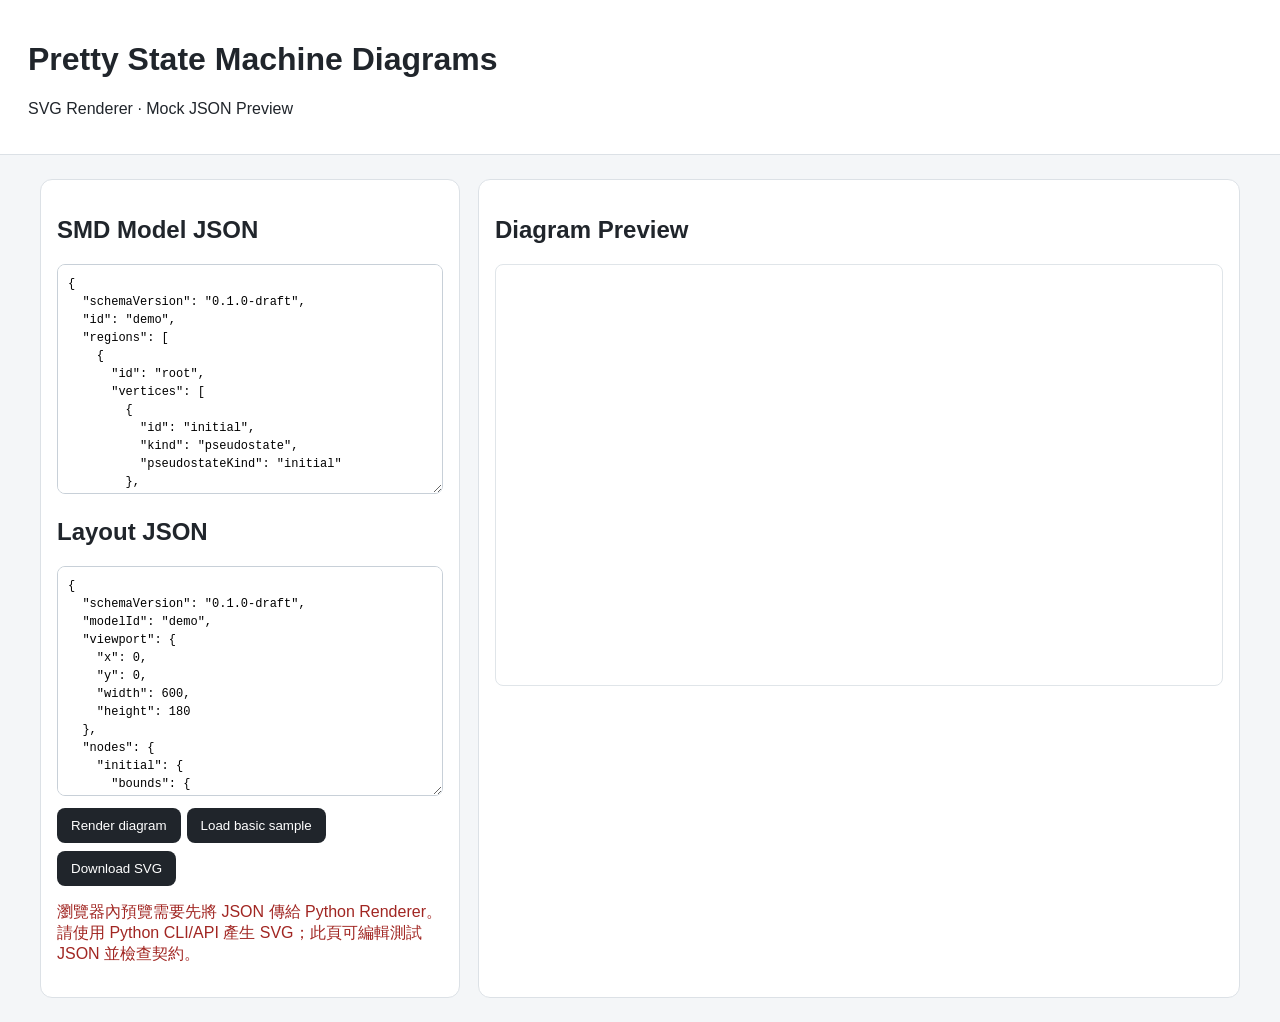
==== demo/index.html @ 26d6c28b "Add SVG renderer tests and demo shell" ====
<!doctype html>
<html lang="zh-Hant">
<head>
<meta charset="utf-8">
<meta name="viewport" content="width=device-width,initial-scale=1">
<title>Pretty State Machine Diagrams · Renderer Preview</title>
<style>
:root{font-family:Inter,"Segoe UI","Noto Sans TC",sans-serif;color:#20252b;background:#f4f6f8}
body{margin:0}header{padding:20px 28px;background:#fff;border-bottom:1px solid #dce1e6}
main{max-width:1200px;margin:24px auto;padding:0 20px;display:grid;grid-template-columns:minmax(280px,420px) 1fr;gap:18px}
section{background:white;border:1px solid #dce1e6;border-radius:12px;padding:16px;min-width:0}
textarea{box-sizing:border-box;width:100%;min-height:230px;font:12px/1.5 ui-monospace,monospace;border:1px solid #c8d0d8;border-radius:8px;padding:10px}
button{border:0;border-radius:8px;background:#20252b;color:white;padding:10px 14px;cursor:pointer;margin:8px 6px 0 0}
#preview{min-height:420px;overflow:auto;border:1px solid #e0e5e9;border-radius:8px;background:white}
#preview svg{display:block;max-width:100%;height:auto}
#error{color:#a12622;white-space:pre-wrap}
@media(max-width:800px){main{grid-template-columns:1fr}}
</style></head>
<body>
<header><h1>Pretty State Machine Diagrams</h1><p>SVG Renderer · Mock JSON Preview</p></header>
<main>
<section><h2>SMD Model JSON</h2><textarea id="model" spellcheck="false"></textarea><h2>Layout JSON</h2><textarea id="layout" spellcheck="false"></textarea>
<button id="render">Render diagram</button><button id="sample">Load basic sample</button><button id="download">Download SVG</button><p id="error" role="alert"></p></section>
<section><h2>Diagram Preview</h2><div id="preview" aria-live="polite"></div></section>
</main>
<script>
const modelInput=document.querySelector("#model"),layoutInput=document.querySelector("#layout"),preview=document.querySelector("#preview"),error=document.querySelector("#error");
let currentSvg="";
function sample(){
 modelInput.value=JSON.stringify({"schemaVersion":"0.1.0-draft","id":"demo","regions":[{"id":"root","vertices":[{"id":"initial","kind":"pseudostate","pseudostateKind":"initial"},{"id":"idle","kind":"state","displayName":"待機"},{"id":"active","kind":"state","displayName":"執行中","behaviors":{"entry":["start()"],"do":["work()"],"exit":["stop()"]}},{"id":"final","kind":"final"}],"transitions":[{"id":"start","sourceId":"initial","targetId":"idle"},{"id":"run","sourceId":"idle","targetId":"active","triggers":["start"],"guard":"ready == true","effect":"begin()"},{"id":"finish","sourceId":"active","targetId":"final","triggers":["done"]}]}]},null,2);
 layoutInput.value=JSON.stringify({"schemaVersion":"0.1.0-draft","modelId":"demo","viewport":{"x":0,"y":0,"width":600,"height":180},"nodes":{"initial":{"bounds":{"x":35,"y":79,"width":12,"height":12}},"idle":{"bounds":{"x":100,"y":65,"width":100,"height":42}},"active":{"bounds":{"x":315,"y":55,"width":150,"height":62}},"final":{"bounds":{"x":535,"y":77,"width":16,"height":16}}},"regions":{"root":{"bounds":{"x":12,"y":12,"width":576,"height":156}}},"edges":{"start":{"points":[{"x":47,"y":85},{"x":100,"y":86}]},"run":{"points":[{"x":200,"y":86},{"x":315,"y":86}],"labelBounds":{"x":205,"y":40,"width":105,"height":30}},"finish":{"points":[{"x":465,"y":86},{"x":535,"y":85}],"labelBounds":{"x":478,"y":60,"width":52,"height":18}}}},null,2);
}
function draw(){
 try{
 const m=JSON.parse(modelInput.value),l=JSON.parse(layoutInput.value);
 if(m.schemaVersion!==l.schemaVersion||m.id!==l.modelId)throw Error("Model / Layout 版本或 modelId 不一致。");
 const vertexIds=[],regionIds=[],edges=[];
 function visit(r){regionIds.push(r.id);r.vertices.forEach(v=>{vertexIds.push(v.id);if(v.kind==="composite")v.regions.forEach(visit)});r.transitions.forEach(e=>edges.push(e.id))}
 m.regions.forEach(visit);
 for(const [key,ids] of [["nodes",vertexIds],["regions",regionIds],["edges",edges]]){const actual=Object.keys(l[key]||{});if(ids.some(id=>!actual.includes(id))||actual.some(id=>!ids.includes(id)))throw Error(key+" 索引與 Model 不一致。")}
 // Browser demo is a lightweight preview adapter. Production SVG output is generated by src/renderer.
 throw Error("瀏覽器內預覽需要先將 JSON 傳給 Python Renderer。請使用 Python CLI/API 產生 SVG；此頁可編輯測試 JSON 並檢查契約。");
 }catch(e){error.textContent=e.message;preview.innerHTML=""}
}
document.querySelector("#render").onclick=draw;
document.querySelector("#sample").onclick=()=>{sample();draw()};
document.querySelector("#download").onclick=()=>{if(!currentSvg)return;const a=document.createElement("a");a.href=URL.createObjectURL(new Blob([currentSvg],{type:"image/svg+xml"}));a.download="state-machine.svg";a.click();URL.revokeObjectURL(a.href)};
sample();draw();
</script></body></html>
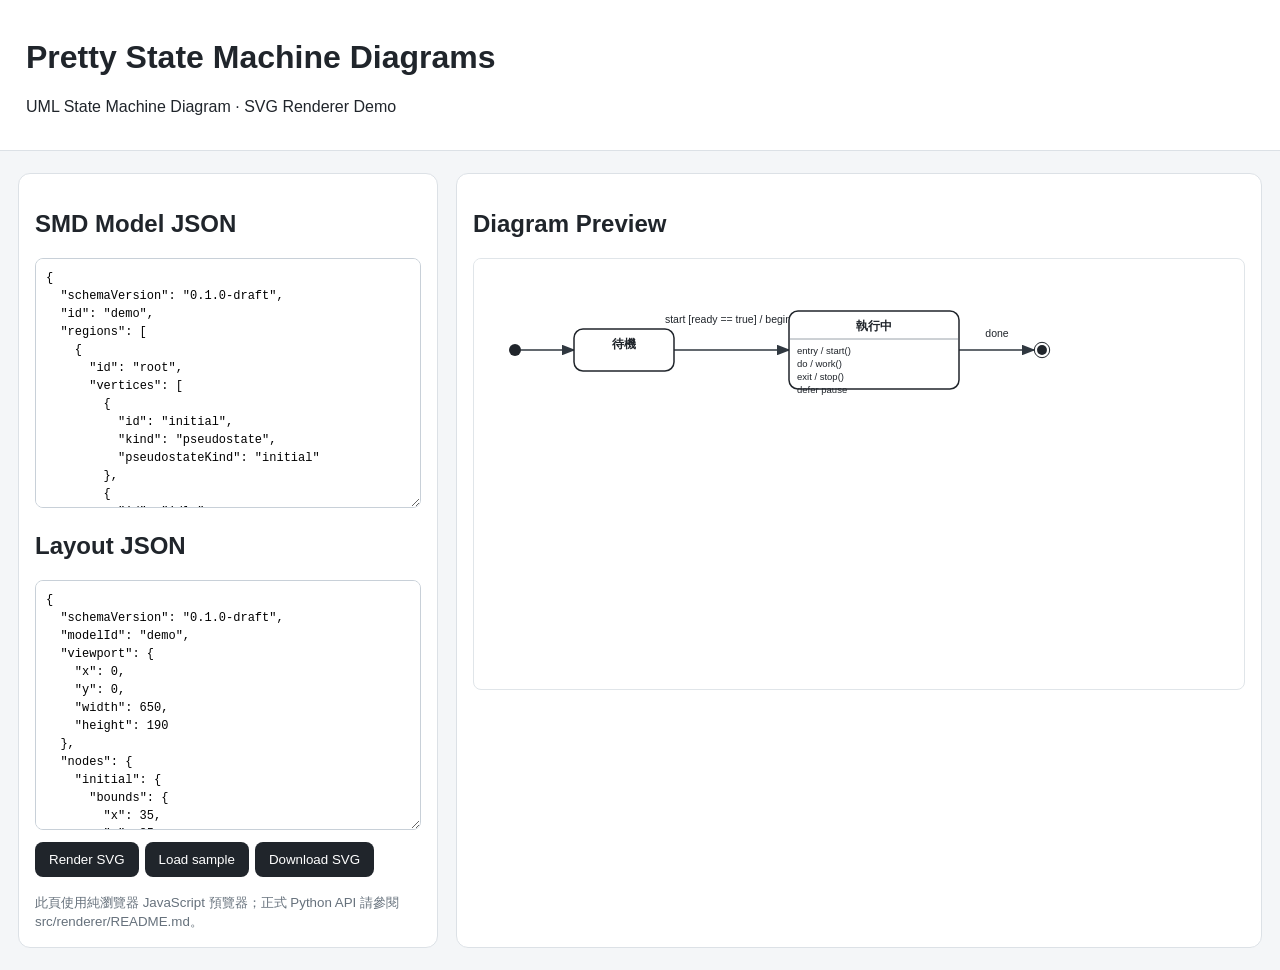
==== commit 7010f475: "Implement in-browser SVG preview and export" ====
--- a/demo/index.html
+++ b/demo/index.html
@@ -1,49 +1,89 @@
 <!doctype html>
 <html lang="zh-Hant">
 <head>
-<meta charset="utf-8">
-<meta name="viewport" content="width=device-width,initial-scale=1">
-<title>Pretty State Machine Diagrams · Renderer Preview</title>
+<meta charset="utf-8"><meta name="viewport" content="width=device-width,initial-scale=1">
+<title>Pretty State Machine Diagrams · Renderer Demo</title>
 <style>
 :root{font-family:Inter,"Segoe UI","Noto Sans TC",sans-serif;color:#20252b;background:#f4f6f8}
-body{margin:0}header{padding:20px 28px;background:#fff;border-bottom:1px solid #dce1e6}
-main{max-width:1200px;margin:24px auto;padding:0 20px;display:grid;grid-template-columns:minmax(280px,420px) 1fr;gap:18px}
-section{background:white;border:1px solid #dce1e6;border-radius:12px;padding:16px;min-width:0}
-textarea{box-sizing:border-box;width:100%;min-height:230px;font:12px/1.5 ui-monospace,monospace;border:1px solid #c8d0d8;border-radius:8px;padding:10px}
-button{border:0;border-radius:8px;background:#20252b;color:white;padding:10px 14px;cursor:pointer;margin:8px 6px 0 0}
-#preview{min-height:420px;overflow:auto;border:1px solid #e0e5e9;border-radius:8px;background:white}
+body{margin:0}header{padding:18px 26px;background:#fff;border-bottom:1px solid #dce1e6}
+main{max-width:1280px;margin:22px auto;padding:0 18px;display:grid;grid-template-columns:minmax(280px,420px) 1fr;gap:18px}
+section{background:#fff;border:1px solid #dce1e6;border-radius:12px;padding:16px;min-width:0}
+textarea{box-sizing:border-box;width:100%;min-height:250px;font:12px/1.5 ui-monospace,monospace;border:1px solid #c8d0d8;border-radius:8px;padding:10px}
+button{border:0;border-radius:8px;background:#20252b;color:#fff;padding:10px 14px;cursor:pointer;margin:8px 6px 0 0}
+#preview{min-height:430px;overflow:auto;border:1px solid #e0e5e9;border-radius:8px;background:#fff}
 #preview svg{display:block;max-width:100%;height:auto}
-#error{color:#a12622;white-space:pre-wrap}
-@media(max-width:800px){main{grid-template-columns:1fr}}
+#error{color:#a12622;white-space:pre-wrap}small{color:#66717c}
+@media(max-width:850px){main{grid-template-columns:1fr}}
 </style></head>
 <body>
-<header><h1>Pretty State Machine Diagrams</h1><p>SVG Renderer · Mock JSON Preview</p></header>
+<header><h1>Pretty State Machine Diagrams</h1><p>UML State Machine Diagram · SVG Renderer Demo</p></header>
 <main>
 <section><h2>SMD Model JSON</h2><textarea id="model" spellcheck="false"></textarea><h2>Layout JSON</h2><textarea id="layout" spellcheck="false"></textarea>
-<button id="render">Render diagram</button><button id="sample">Load basic sample</button><button id="download">Download SVG</button><p id="error" role="alert"></p></section>
+<button id="render">Render SVG</button><button id="sample">Load sample</button><button id="download">Download SVG</button><p id="error" role="alert"></p><small>此頁使用純瀏覽器 JavaScript 預覽器；正式 Python API 請參閱 src/renderer/README.md。</small></section>
 <section><h2>Diagram Preview</h2><div id="preview" aria-live="polite"></div></section>
 </main>
 <script>
-const modelInput=document.querySelector("#model"),layoutInput=document.querySelector("#layout"),preview=document.querySelector("#preview"),error=document.querySelector("#error");
+const $=s=>document.querySelector(s),modelInput=$("#model"),layoutInput=$("#layout"),preview=$("#preview"),error=$("#error");
 let currentSvg="";
+const esc=s=>String(s).replace(/[&<>"']/g,c=>({"&":"&amp;","<":"&lt;",">":"&gt;",'"':"&quot;","'":"&apos;"}[c]));
+const box=b=>[+b.x,+b.y,+b.width,+b.height];
 function sample(){
- modelInput.value=JSON.stringify({"schemaVersion":"0.1.0-draft","id":"demo","regions":[{"id":"root","vertices":[{"id":"initial","kind":"pseudostate","pseudostateKind":"initial"},{"id":"idle","kind":"state","displayName":"待機"},{"id":"active","kind":"state","displayName":"執行中","behaviors":{"entry":["start()"],"do":["work()"],"exit":["stop()"]}},{"id":"final","kind":"final"}],"transitions":[{"id":"start","sourceId":"initial","targetId":"idle"},{"id":"run","sourceId":"idle","targetId":"active","triggers":["start"],"guard":"ready == true","effect":"begin()"},{"id":"finish","sourceId":"active","targetId":"final","triggers":["done"]}]}]},null,2);
- layoutInput.value=JSON.stringify({"schemaVersion":"0.1.0-draft","modelId":"demo","viewport":{"x":0,"y":0,"width":600,"height":180},"nodes":{"initial":{"bounds":{"x":35,"y":79,"width":12,"height":12}},"idle":{"bounds":{"x":100,"y":65,"width":100,"height":42}},"active":{"bounds":{"x":315,"y":55,"width":150,"height":62}},"final":{"bounds":{"x":535,"y":77,"width":16,"height":16}}},"regions":{"root":{"bounds":{"x":12,"y":12,"width":576,"height":156}}},"edges":{"start":{"points":[{"x":47,"y":85},{"x":100,"y":86}]},"run":{"points":[{"x":200,"y":86},{"x":315,"y":86}],"labelBounds":{"x":205,"y":40,"width":105,"height":30}},"finish":{"points":[{"x":465,"y":86},{"x":535,"y":85}],"labelBounds":{"x":478,"y":60,"width":52,"height":18}}}},null,2);
+ const m={schemaVersion:"0.1.0-draft",id:"demo",regions:[{id:"root",vertices:[
+ {id:"initial",kind:"pseudostate",pseudostateKind:"initial"},
+ {id:"idle",kind:"state",displayName:"待機"},
+ {id:"active",kind:"state",displayName:"執行中",behaviors:{entry:["start()"],do:["work()"],exit:["stop()"],defer:["pause"]}},
+ {id:"final",kind:"final"}],transitions:[
+ {id:"start",sourceId:"initial",targetId:"idle"},
+ {id:"run",sourceId:"idle",targetId:"active",triggers:["start"],guard:"ready == true",effect:"begin()"},
+ {id:"finish",sourceId:"active",targetId:"final",triggers:["done"]}]}]};
+ const l={schemaVersion:m.schemaVersion,modelId:m.id,viewport:{x:0,y:0,width:650,height:190},nodes:{
+ initial:{bounds:{x:35,y:85,width:12,height:12}},idle:{bounds:{x:100,y:70,width:100,height:42}},
+ active:{bounds:{x:315,y:52,width:170,height:78}},final:{bounds:{x:560,y:83,width:16,height:16}}},
+ regions:{root:{bounds:{x:12,y:12,width:626,height:166}}},
+ edges:{start:{points:[{x:47,y:91},{x:100,y:91}]},run:{points:[{x:200,y:91},{x:315,y:91}],labelBounds:{x:205,y:45,width:105,height:30}},
+ finish:{points:[{x:485,y:91},{x:560,y:91}],labelBounds:{x:493,y:65,width:60,height:18}}}};
+ modelInput.value=JSON.stringify(m,null,2);layoutInput.value=JSON.stringify(l,null,2);
 }
-function draw(){
- try{
+function render(){
+ error.textContent="";preview.replaceChildren();
  const m=JSON.parse(modelInput.value),l=JSON.parse(layoutInput.value);
- if(m.schemaVersion!==l.schemaVersion||m.id!==l.modelId)throw Error("Model / Layout 版本或 modelId 不一致。");
- const vertexIds=[],regionIds=[],edges=[];
- function visit(r){regionIds.push(r.id);r.vertices.forEach(v=>{vertexIds.push(v.id);if(v.kind==="composite")v.regions.forEach(visit)});r.transitions.forEach(e=>edges.push(e.id))}
- m.regions.forEach(visit);
- for(const [key,ids] of [["nodes",vertexIds],["regions",regionIds],["edges",edges]]){const actual=Object.keys(l[key]||{});if(ids.some(id=>!actual.includes(id))||actual.some(id=>!ids.includes(id)))throw Error(key+" 索引與 Model 不一致。")}
- // Browser demo is a lightweight preview adapter. Production SVG output is generated by src/renderer.
- throw Error("瀏覽器內預覽需要先將 JSON 傳給 Python Renderer。請使用 Python CLI/API 產生 SVG；此頁可編輯測試 JSON 並檢查契約。");
- }catch(e){error.textContent=e.message;preview.innerHTML=""}
+ if(m.schemaVersion!=="0.1.0-draft"||l.schemaVersion!==m.schemaVersion||l.modelId!==m.id)throw Error("Model / Layout schemaVersion 或 modelId 不一致。");
+ const V=new Map(),R=new Map(),T=new Map(),all=new Set();
+ const add=(id,obj,map)=>{if(!id||all.has(id))throw Error("Model 出現缺漏或重複 ID。");all.add(id);map.set(id,obj)};
+ function walk(r){add(r.id,r,R);(r.vertices||[]).forEach(v=>{add(v.id,v,V);if(v.kind==="composite")(v.regions||[]).forEach(walk)});(r.transitions||[]).forEach(t=>add(t.id,t,T))}
+ (m.regions||[]).forEach(walk);
+ for(const t of T.values())if(!V.has(t.sourceId)||!V.has(t.targetId))throw Error("Transition 端點不存在。");
+ for(const [key,map] of [["nodes",V],["regions",R],["edges",T]]){const ids=Object.keys(l[key]||{});if(ids.length!==map.size||ids.some(id=>!map.has(id)))throw Error(key+" Layout 索引與 Model 不一致。")}
+ const [vx,vy,vw,vh]=box(l.viewport);if(vw<=0||vh<=0)throw Error("Viewport 尺寸無效。");
+ let s='<?xml version="1.0" encoding="UTF-8"?><svg xmlns="http://www.w3.org/2000/svg" viewBox="'+[vx,vy,vw,vh].join(" ")+'" width="'+vw+'" height="'+vh+'"><defs><marker id="arr" markerWidth="9" markerHeight="7" refX="8" refY="3.5" orient="auto"><path d="M0 0L9 3.5L0 7Z" fill="#303840"/></marker></defs><rect x="0" y="0" width="100%" height="100%" fill="white"/>';
+ const rect=(x,y,w,h,rx=0,fill="white",stroke="#20252b",sw=1.5)=>'<rect x="'+x+'" y="'+y+'" width="'+w+'" height="'+h+'" rx="'+rx+'" fill="'+fill+'" stroke="'+stroke+'" stroke-width="'+sw+'"/>';
+ const txt=(x,y,t,size=12,anchor="middle",weight=400)=>'<text x="'+x+'" y="'+y+'" text-anchor="'+anchor+'" font-family="Inter,Segoe UI,Noto Sans TC,sans-serif" font-size="'+size+'" font-weight="'+weight+'" fill="#20252b">'+esc(t)+'</text>';
+ // Region separators and labels are geometry/metadata driven by Layout and Model.
+ for(const [id,r] of R){const p=l.regions[id];for(const seg of (p.separatorSegments||[]))s+='<line x1="'+seg[0].x+'" y1="'+seg[0].y+'" x2="'+seg[1].x+'" y2="'+seg[1].y+'" stroke="#68727d" stroke-dasharray="6 5"/>';if(r.displayName&&p.labelBounds){const [x,y,w,h]=box(p.labelBounds);s+=rect(x,y,w,h,0,"white","none",0)+txt(x+w/2,y+h*.72,r.displayName,11,"middle",600)}}
+ // Transitions are drawn before vertices so endpoints remain visible.
+ for(const [id,t] of T){const p=l.edges[id],pts=p.points;if(!Array.isArray(pts)||pts.length<2)throw Error("Transition points 至少需要兩點。");s+='<polyline points="'+pts.map(p=>p.x+","+p.y).join(" ")+'" fill="none" stroke="#303840" stroke-width="1.55" stroke-linecap="round" stroke-linejoin="round" marker-end="url(#arr)"/>';
+ let label=t.sourceText||[(t.triggers||[]).join(", "),t.guard?"["+t.guard+"]":"",t.effect?"/ "+t.effect:""].filter(Boolean).join(" ");
+ if(label){let b=p.labelBounds;if(b){const [x,y,w,h]=box(b);s+=rect(x,y,w,h,3,"white","none",0)+txt(x+w/2,y+h/2+4,label,10.5)}else{const q=pts[Math.floor(pts.length/2)];s+=txt(q.x,q.y-8,label,10.5)}}}
+ function vertex(id){const v=V.get(id),p=l.nodes[id],[x,y,w,h]=box(p.bounds),cx=x+w/2,cy=y+h/2,name=v.displayName;
+ if(v.kind==="pseudostate"){const k=v.pseudostateKind,r=Math.min(w,h)/2;
+ if(k==="initial"||k==="junction")s+='<circle cx="'+cx+'" cy="'+cy+'" r="'+r+'" fill="#20252b"/>';
+ else if(k==="choice")s+='<path d="M'+cx+' '+y+'L'+(x+w)+' '+cy+'L'+cx+' '+(y+h)+'L'+x+' '+cy+'Z" fill="white" stroke="#20252b" stroke-width="1.5"/>';
+ else if(k==="fork"||k==="join")s+=w>=h?rect(x,cy-Math.max(2,h*.12),w,Math.max(4,h*.24),0,"#20252b","#20252b",0):rect(cx-Math.max(2,w*.12),y,Math.max(4,w*.24),h,0,"#20252b","#20252b",0);
+ else if(k==="shallowHistory"||k==="deepHistory"||k==="entryPoint"||k==="exitPoint"){s+='<circle cx="'+cx+'" cy="'+cy+'" r="'+r+'" fill="white" stroke="#20252b"/>'+txt(cx,cy+4,k==="shallowHistory"?"H":k==="deepHistory"?"H*":k==="entryPoint"?"E":"X",11,"middle",600)}
+ else if(k==="terminate")s+='<circle cx="'+cx+'" cy="'+cy+'" r="'+r+'" fill="white" stroke="#20252b"/><path d="M'+(x+w*.28)+' '+(y+h*.28)+'L'+(x+w*.72)+' '+(y+h*.72)+'M'+(x+w*.72)+' '+(y+h*.28)+'L'+(x+w*.28)+' '+(y+h*.72)+'" stroke="#20252b" stroke-width="1.8"/>';
+ return}
+ if(v.kind==="final"){s+='<circle cx="'+cx+'" cy="'+cy+'" r="'+(Math.min(w,h)*.48)+'" fill="white" stroke="#20252b"/><circle cx="'+cx+'" cy="'+cy+'" r="'+(Math.min(w,h)*.31)+'" fill="#20252b"/>';return}
+ const comp=v.kind==="composite";s+=rect(x,y,w,h,comp?10:9);
+ if(name){const b=p.labelBounds;if(b){const [lx,ly,lw,lh]=box(b);s+=txt(lx+lw/2,ly+lh*.72,name,12,"middle",600)}else s+=txt(cx,y+19,name,12,"middle",600)}
+ const beh=v.behaviors||{},lines=[];for(const key of ["entry","do","exit","defer","invariant"]){if(beh[key]===undefined)continue;const vals=Array.isArray(beh[key])?beh[key]:[beh[key]];vals.forEach((value,i)=>lines.push((i===0?({entry:"entry / ",do:"do / ",exit:"exit / ",defer:"defer ",invariant:"{ "})[key]:"  ")+value+(key==="invariant"?" }":"")))}
+ if(lines.length){const dy=y+(name?28:8);s+='<line x1="'+(x+1)+'" y1="'+dy+'" x2="'+(x+w-1)+'" y2="'+dy+'" stroke="#9aa2aa"/>';lines.forEach((line,i)=>s+=txt(x+8,dy+15+i*13,line,9.5,"start"))}
+ if(comp)(v.regions||[]).forEach(region=>region.vertices.forEach(child=>vertex(child.id)));
+ }
+ (m.regions||[]).forEach(r=>r.vertices.forEach(v=>vertex(v.id)));
+ s+="</svg>";currentSvg=s;preview.innerHTML=s;
 }
-document.querySelector("#render").onclick=draw;
-document.querySelector("#sample").onclick=()=>{sample();draw()};
-document.querySelector("#download").onclick=()=>{if(!currentSvg)return;const a=document.createElement("a");a.href=URL.createObjectURL(new Blob([currentSvg],{type:"image/svg+xml"}));a.download="state-machine.svg";a.click();URL.revokeObjectURL(a.href)};
-sample();draw();
-</script></body></html>
+$("#render").onclick=()=>{try{render()}catch(e){error.textContent=e.message;preview.replaceChildren();currentSvg=""}};
+$("#sample").onclick=()=>{sample();$("#render").click()};
+$("#download").onclick=()=>{if(!currentSvg){error.textContent="請先成功產生 SVG。";return}const a=document.createElement("a"),url=URL.createObjectURL(new Blob([currentSvg],{type:"image/svg+xml"}));a.href=url;a.download="state-machine.svg";a.click();URL.revokeObjectURL(url)};
+sample();$("#render").click();
+</script></body></html>
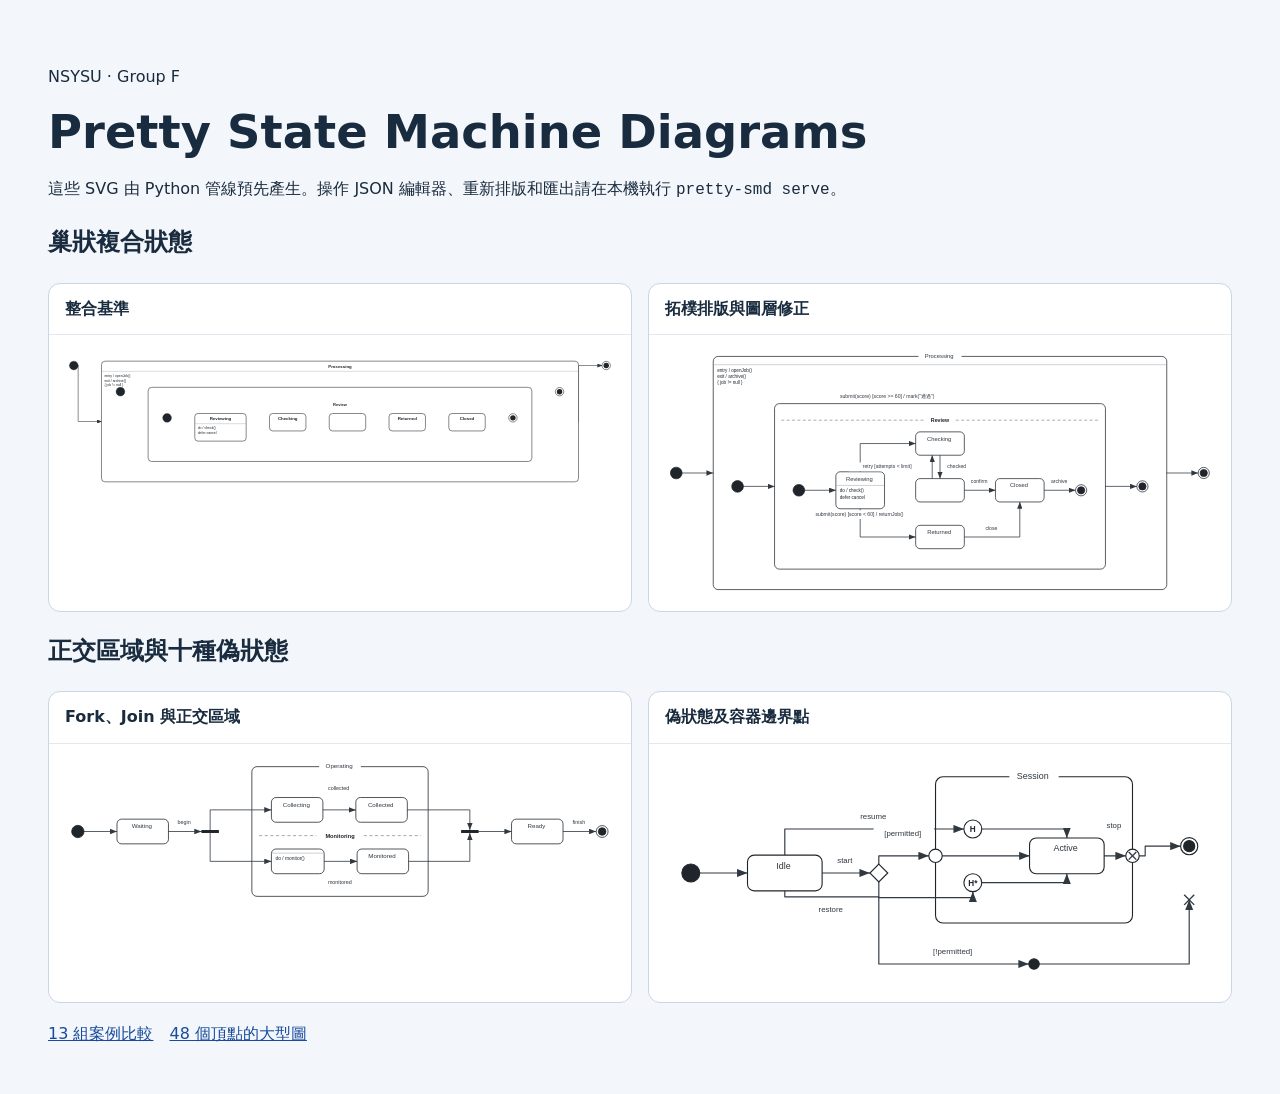
==== commit d8631450: "Publish measured diagrams, add browser CI and document the application" ====
--- a/demo/index.html
+++ b/demo/index.html
@@ -1,89 +1,42 @@
 <!doctype html>
 <html lang="zh-Hant">
 <head>
-<meta charset="utf-8"><meta name="viewport" content="width=device-width,initial-scale=1">
-<title>Pretty State Machine Diagrams · Renderer Demo</title>
+<meta charset="utf-8">
+<meta name="viewport" content="width=device-width,initial-scale=1">
+<title>Pretty State Machine Diagrams | Group F 圖例</title>
 <style>
-:root{font-family:Inter,"Segoe UI","Noto Sans TC",sans-serif;color:#20252b;background:#f4f6f8}
-body{margin:0}header{padding:18px 26px;background:#fff;border-bottom:1px solid #dce1e6}
-main{max-width:1280px;margin:22px auto;padding:0 18px;display:grid;grid-template-columns:minmax(280px,420px) 1fr;gap:18px}
-section{background:#fff;border:1px solid #dce1e6;border-radius:12px;padding:16px;min-width:0}
-textarea{box-sizing:border-box;width:100%;min-height:250px;font:12px/1.5 ui-monospace,monospace;border:1px solid #c8d0d8;border-radius:8px;padding:10px}
-button{border:0;border-radius:8px;background:#20252b;color:#fff;padding:10px 14px;cursor:pointer;margin:8px 6px 0 0}
-#preview{min-height:430px;overflow:auto;border:1px solid #e0e5e9;border-radius:8px;background:#fff}
-#preview svg{display:block;max-width:100%;height:auto}
-#error{color:#a12622;white-space:pre-wrap}small{color:#66717c}
-@media(max-width:850px){main{grid-template-columns:1fr}}
-</style></head>
+  :root {font:16px/1.65 system-ui,sans-serif;color:#192b3e;background:#f3f6fa}
+  body {max-width:1200px;margin:0 auto;padding:clamp(16px,4vw,48px)}
+  h1 {font-size:clamp(1.8rem,4vw,2.9rem);line-height:1.15;margin:.3em 0}
+  a {color:#174b9d}
+  .grid {display:grid;grid-template-columns:repeat(auto-fit,minmax(min(100%,410px),1fr));gap:16px}
+  figure {margin:0;border:1px solid #cad6e4;border-radius:12px;background:white;overflow:hidden}
+  figure img {display:block;width:100%;height:auto}
+  figcaption {padding:12px 16px;border-bottom:1px solid #e1e8f0;font-weight:650}
+  nav {margin-top:18px;display:flex;gap:1em;flex-wrap:wrap}
+</style>
+</head>
 <body>
-<header><h1>Pretty State Machine Diagrams</h1><p>UML State Machine Diagram · SVG Renderer Demo</p></header>
+<header>
+  <p>NSYSU · Group F</p>
+  <h1>Pretty State Machine Diagrams</h1>
+  <p>這些 SVG 由 Python 管線預先產生。操作 JSON 編輯器、重新排版和匯出請在本機執行 <code>pretty-smd serve</code>。</p>
+</header>
 <main>
-<section><h2>SMD Model JSON</h2><textarea id="model" spellcheck="false"></textarea><h2>Layout JSON</h2><textarea id="layout" spellcheck="false"></textarea>
-<button id="render">Render SVG</button><button id="sample">Load sample</button><button id="download">Download SVG</button><p id="error" role="alert"></p><small>此頁使用純瀏覽器 JavaScript 預覽器；正式 Python API 請參閱 src/renderer/README.md。</small></section>
-<section><h2>Diagram Preview</h2><div id="preview" aria-live="polite"></div></section>
+  <h2>巢狀複合狀態</h2>
+  <div class="grid">
+    <figure><figcaption>整合基準</figcaption><a href="../benchmarks/baseline/nested.svg"><img alt="整合基準的巢狀圖" src="../benchmarks/baseline/nested.svg"></a></figure>
+    <figure><figcaption>拓樸排版與圖層修正</figcaption><a href="../benchmarks/after/nested.svg"><img alt="修正後的巢狀圖" src="../benchmarks/after/nested.svg"></a></figure>
+  </div>
+  <h2>正交區域與十種偽狀態</h2>
+  <div class="grid">
+    <figure><figcaption>Fork、Join 與正交區域</figcaption><a href="../benchmarks/after/orthogonal.svg"><img alt="兩個正交區域與同步轉移" src="../benchmarks/after/orthogonal.svg"></a></figure>
+    <figure><figcaption>偽狀態及容器邊界點</figcaption><a href="../benchmarks/after/pseudostates.svg"><img alt="各偽狀態及容器邊界點" src="../benchmarks/after/pseudostates.svg"></a></figure>
+  </div>
+  <nav aria-label="更多成果">
+    <a href="../benchmarks/comparison.csv">13 組案例比較</a>
+    <a href="../benchmarks/after/synthetic-48.svg">48 個頂點的大型圖</a>
+  </nav>
 </main>
-<script>
-const $=s=>document.querySelector(s),modelInput=$("#model"),layoutInput=$("#layout"),preview=$("#preview"),error=$("#error");
-let currentSvg="";
-const esc=s=>String(s).replace(/[&<>"']/g,c=>({"&":"&amp;","<":"&lt;",">":"&gt;",'"':"&quot;","'":"&apos;"}[c]));
-const box=b=>[+b.x,+b.y,+b.width,+b.height];
-function sample(){
- const m={schemaVersion:"0.1.0-draft",id:"demo",regions:[{id:"root",vertices:[
- {id:"initial",kind:"pseudostate",pseudostateKind:"initial"},
- {id:"idle",kind:"state",displayName:"待機"},
- {id:"active",kind:"state",displayName:"執行中",behaviors:{entry:["start()"],do:["work()"],exit:["stop()"],defer:["pause"]}},
- {id:"final",kind:"final"}],transitions:[
- {id:"start",sourceId:"initial",targetId:"idle"},
- {id:"run",sourceId:"idle",targetId:"active",triggers:["start"],guard:"ready == true",effect:"begin()"},
- {id:"finish",sourceId:"active",targetId:"final",triggers:["done"]}]}]};
- const l={schemaVersion:m.schemaVersion,modelId:m.id,viewport:{x:0,y:0,width:650,height:190},nodes:{
- initial:{bounds:{x:35,y:85,width:12,height:12}},idle:{bounds:{x:100,y:70,width:100,height:42}},
- active:{bounds:{x:315,y:52,width:170,height:78}},final:{bounds:{x:560,y:83,width:16,height:16}}},
- regions:{root:{bounds:{x:12,y:12,width:626,height:166}}},
- edges:{start:{points:[{x:47,y:91},{x:100,y:91}]},run:{points:[{x:200,y:91},{x:315,y:91}],labelBounds:{x:205,y:45,width:105,height:30}},
- finish:{points:[{x:485,y:91},{x:560,y:91}],labelBounds:{x:493,y:65,width:60,height:18}}}};
- modelInput.value=JSON.stringify(m,null,2);layoutInput.value=JSON.stringify(l,null,2);
-}
-function render(){
- error.textContent="";preview.replaceChildren();
- const m=JSON.parse(modelInput.value),l=JSON.parse(layoutInput.value);
- if(m.schemaVersion!=="0.1.0-draft"||l.schemaVersion!==m.schemaVersion||l.modelId!==m.id)throw Error("Model / Layout schemaVersion 或 modelId 不一致。");
- const V=new Map(),R=new Map(),T=new Map(),all=new Set();
- const add=(id,obj,map)=>{if(!id||all.has(id))throw Error("Model 出現缺漏或重複 ID。");all.add(id);map.set(id,obj)};
- function walk(r){add(r.id,r,R);(r.vertices||[]).forEach(v=>{add(v.id,v,V);if(v.kind==="composite")(v.regions||[]).forEach(walk)});(r.transitions||[]).forEach(t=>add(t.id,t,T))}
- (m.regions||[]).forEach(walk);
- for(const t of T.values())if(!V.has(t.sourceId)||!V.has(t.targetId))throw Error("Transition 端點不存在。");
- for(const [key,map] of [["nodes",V],["regions",R],["edges",T]]){const ids=Object.keys(l[key]||{});if(ids.length!==map.size||ids.some(id=>!map.has(id)))throw Error(key+" Layout 索引與 Model 不一致。")}
- const [vx,vy,vw,vh]=box(l.viewport);if(vw<=0||vh<=0)throw Error("Viewport 尺寸無效。");
- let s='<?xml version="1.0" encoding="UTF-8"?><svg xmlns="http://www.w3.org/2000/svg" viewBox="'+[vx,vy,vw,vh].join(" ")+'" width="'+vw+'" height="'+vh+'"><defs><marker id="arr" markerWidth="9" markerHeight="7" refX="8" refY="3.5" orient="auto"><path d="M0 0L9 3.5L0 7Z" fill="#303840"/></marker></defs><rect x="0" y="0" width="100%" height="100%" fill="white"/>';
- const rect=(x,y,w,h,rx=0,fill="white",stroke="#20252b",sw=1.5)=>'<rect x="'+x+'" y="'+y+'" width="'+w+'" height="'+h+'" rx="'+rx+'" fill="'+fill+'" stroke="'+stroke+'" stroke-width="'+sw+'"/>';
- const txt=(x,y,t,size=12,anchor="middle",weight=400)=>'<text x="'+x+'" y="'+y+'" text-anchor="'+anchor+'" font-family="Inter,Segoe UI,Noto Sans TC,sans-serif" font-size="'+size+'" font-weight="'+weight+'" fill="#20252b">'+esc(t)+'</text>';
- // Region separators and labels are geometry/metadata driven by Layout and Model.
- for(const [id,r] of R){const p=l.regions[id];for(const seg of (p.separatorSegments||[]))s+='<line x1="'+seg[0].x+'" y1="'+seg[0].y+'" x2="'+seg[1].x+'" y2="'+seg[1].y+'" stroke="#68727d" stroke-dasharray="6 5"/>';if(r.displayName&&p.labelBounds){const [x,y,w,h]=box(p.labelBounds);s+=rect(x,y,w,h,0,"white","none",0)+txt(x+w/2,y+h*.72,r.displayName,11,"middle",600)}}
- // Transitions are drawn before vertices so endpoints remain visible.
- for(const [id,t] of T){const p=l.edges[id],pts=p.points;if(!Array.isArray(pts)||pts.length<2)throw Error("Transition points 至少需要兩點。");s+='<polyline points="'+pts.map(p=>p.x+","+p.y).join(" ")+'" fill="none" stroke="#303840" stroke-width="1.55" stroke-linecap="round" stroke-linejoin="round" marker-end="url(#arr)"/>';
- let label=t.sourceText||[(t.triggers||[]).join(", "),t.guard?"["+t.guard+"]":"",t.effect?"/ "+t.effect:""].filter(Boolean).join(" ");
- if(label){let b=p.labelBounds;if(b){const [x,y,w,h]=box(b);s+=rect(x,y,w,h,3,"white","none",0)+txt(x+w/2,y+h/2+4,label,10.5)}else{const q=pts[Math.floor(pts.length/2)];s+=txt(q.x,q.y-8,label,10.5)}}}
- function vertex(id){const v=V.get(id),p=l.nodes[id],[x,y,w,h]=box(p.bounds),cx=x+w/2,cy=y+h/2,name=v.displayName;
- if(v.kind==="pseudostate"){const k=v.pseudostateKind,r=Math.min(w,h)/2;
- if(k==="initial"||k==="junction")s+='<circle cx="'+cx+'" cy="'+cy+'" r="'+r+'" fill="#20252b"/>';
- else if(k==="choice")s+='<path d="M'+cx+' '+y+'L'+(x+w)+' '+cy+'L'+cx+' '+(y+h)+'L'+x+' '+cy+'Z" fill="white" stroke="#20252b" stroke-width="1.5"/>';
- else if(k==="fork"||k==="join")s+=w>=h?rect(x,cy-Math.max(2,h*.12),w,Math.max(4,h*.24),0,"#20252b","#20252b",0):rect(cx-Math.max(2,w*.12),y,Math.max(4,w*.24),h,0,"#20252b","#20252b",0);
- else if(k==="shallowHistory"||k==="deepHistory"||k==="entryPoint"||k==="exitPoint"){s+='<circle cx="'+cx+'" cy="'+cy+'" r="'+r+'" fill="white" stroke="#20252b"/>'+txt(cx,cy+4,k==="shallowHistory"?"H":k==="deepHistory"?"H*":k==="entryPoint"?"E":"X",11,"middle",600)}
- else if(k==="terminate")s+='<circle cx="'+cx+'" cy="'+cy+'" r="'+r+'" fill="white" stroke="#20252b"/><path d="M'+(x+w*.28)+' '+(y+h*.28)+'L'+(x+w*.72)+' '+(y+h*.72)+'M'+(x+w*.72)+' '+(y+h*.28)+'L'+(x+w*.28)+' '+(y+h*.72)+'" stroke="#20252b" stroke-width="1.8"/>';
- return}
- if(v.kind==="final"){s+='<circle cx="'+cx+'" cy="'+cy+'" r="'+(Math.min(w,h)*.48)+'" fill="white" stroke="#20252b"/><circle cx="'+cx+'" cy="'+cy+'" r="'+(Math.min(w,h)*.31)+'" fill="#20252b"/>';return}
- const comp=v.kind==="composite";s+=rect(x,y,w,h,comp?10:9);
- if(name){const b=p.labelBounds;if(b){const [lx,ly,lw,lh]=box(b);s+=txt(lx+lw/2,ly+lh*.72,name,12,"middle",600)}else s+=txt(cx,y+19,name,12,"middle",600)}
- const beh=v.behaviors||{},lines=[];for(const key of ["entry","do","exit","defer","invariant"]){if(beh[key]===undefined)continue;const vals=Array.isArray(beh[key])?beh[key]:[beh[key]];vals.forEach((value,i)=>lines.push((i===0?({entry:"entry / ",do:"do / ",exit:"exit / ",defer:"defer ",invariant:"{ "})[key]:"  ")+value+(key==="invariant"?" }":"")))}
- if(lines.length){const dy=y+(name?28:8);s+='<line x1="'+(x+1)+'" y1="'+dy+'" x2="'+(x+w-1)+'" y2="'+dy+'" stroke="#9aa2aa"/>';lines.forEach((line,i)=>s+=txt(x+8,dy+15+i*13,line,9.5,"start"))}
- if(comp)(v.regions||[]).forEach(region=>region.vertices.forEach(child=>vertex(child.id)));
- }
- (m.regions||[]).forEach(r=>r.vertices.forEach(v=>vertex(v.id)));
- s+="</svg>";currentSvg=s;preview.innerHTML=s;
-}
-$("#render").onclick=()=>{try{render()}catch(e){error.textContent=e.message;preview.replaceChildren();currentSvg=""}};
-$("#sample").onclick=()=>{sample();$("#render").click()};
-$("#download").onclick=()=>{if(!currentSvg){error.textContent="請先成功產生 SVG。";return}const a=document.createElement("a"),url=URL.createObjectURL(new Blob([currentSvg],{type:"image/svg+xml"}));a.href=url;a.download="state-machine.svg";a.click();URL.revokeObjectURL(url)};
-sample();$("#render").click();
-</script></body></html>+</body>
+</html>
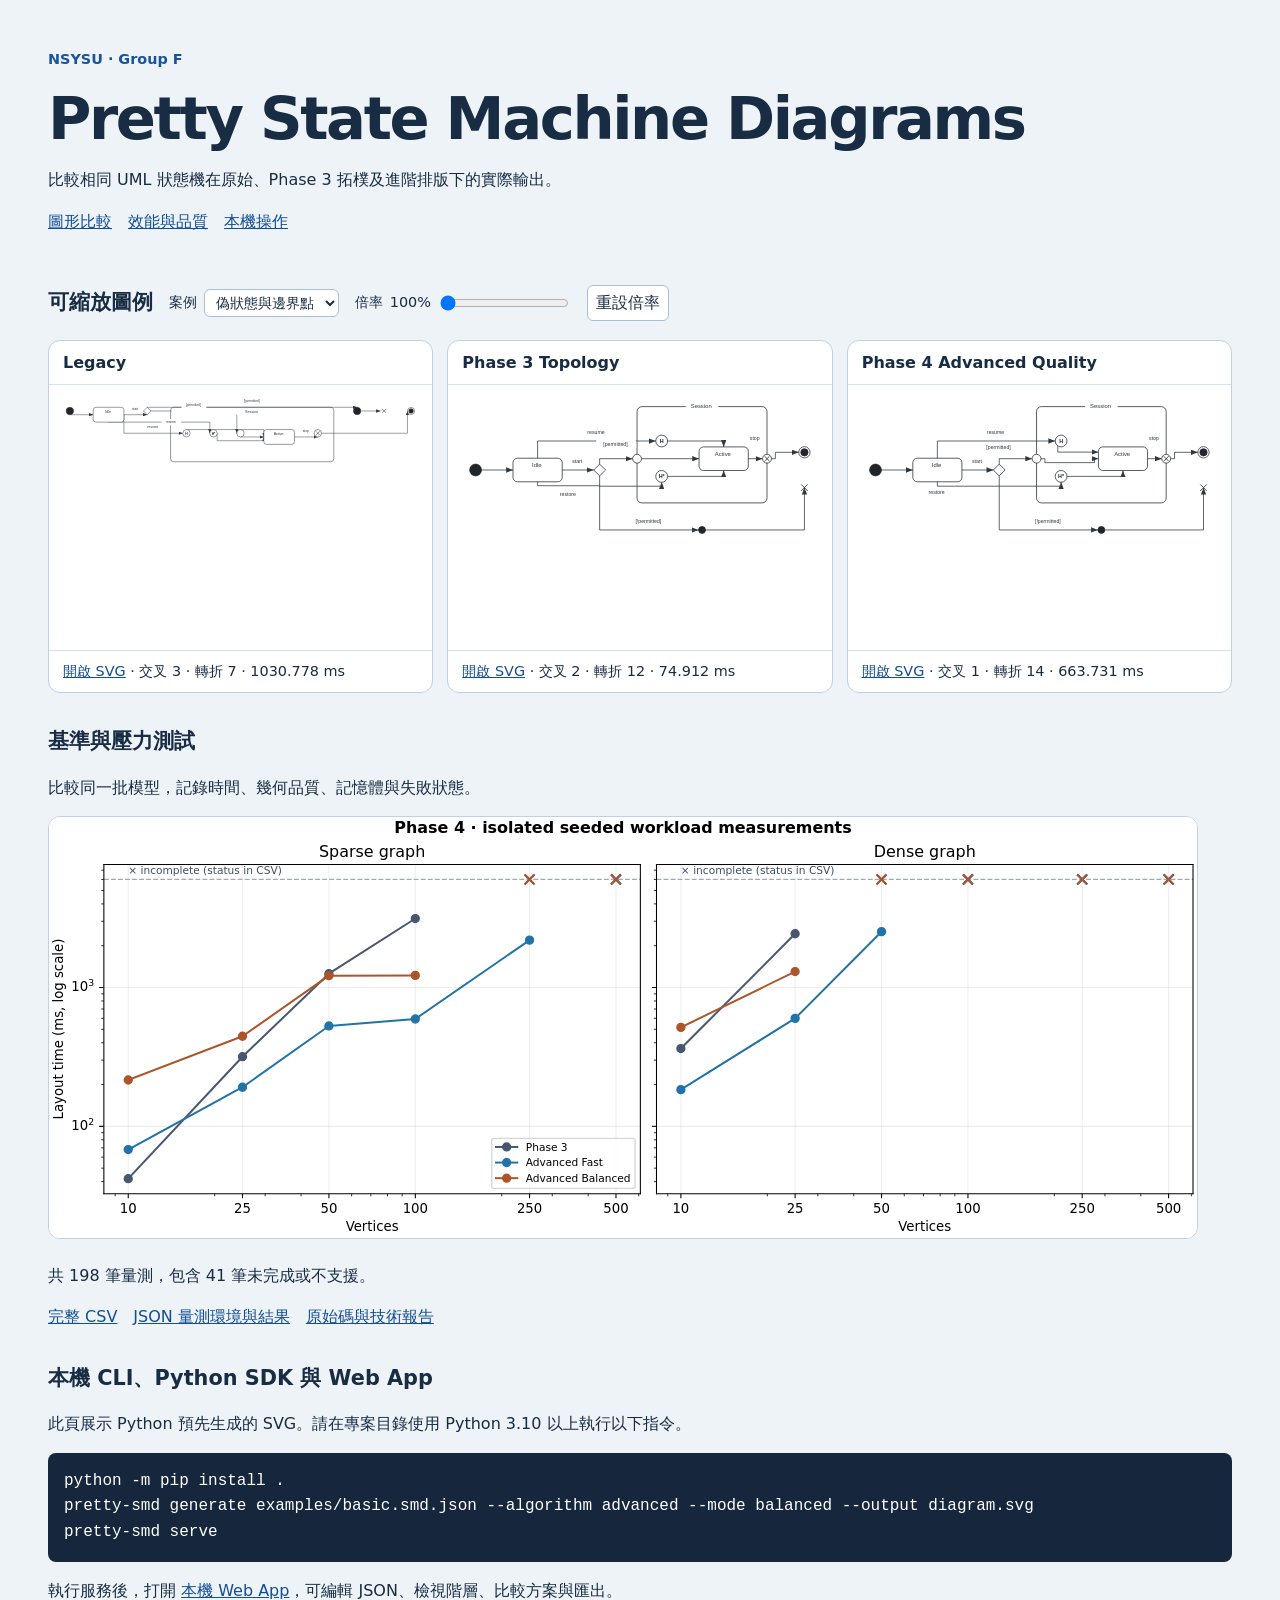
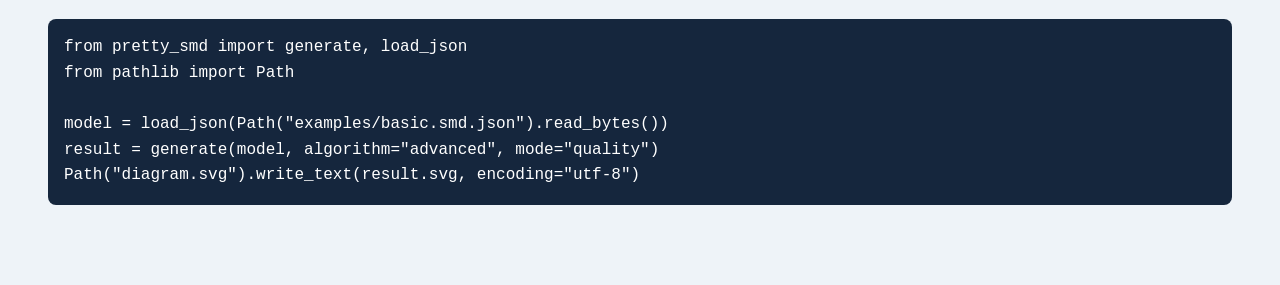
==== commit f563cebc: "Deliver benchmark evidence, static gallery and cross-platform wheel checks" ====
--- a/demo/index.html
+++ b/demo/index.html
@@ -3,40 +3,60 @@
 <head>
 <meta charset="utf-8">
 <meta name="viewport" content="width=device-width,initial-scale=1">
-<title>Pretty State Machine Diagrams | Group F 圖例</title>
-<style>
-  :root {font:16px/1.65 system-ui,sans-serif;color:#192b3e;background:#f3f6fa}
-  body {max-width:1200px;margin:0 auto;padding:clamp(16px,4vw,48px)}
-  h1 {font-size:clamp(1.8rem,4vw,2.9rem);line-height:1.15;margin:.3em 0}
-  a {color:#174b9d}
-  .grid {display:grid;grid-template-columns:repeat(auto-fit,minmax(min(100%,410px),1fr));gap:16px}
-  figure {margin:0;border:1px solid #cad6e4;border-radius:12px;background:white;overflow:hidden}
-  figure img {display:block;width:100%;height:auto}
-  figcaption {padding:12px 16px;border-bottom:1px solid #e1e8f0;font-weight:650}
-  nav {margin-top:18px;display:flex;gap:1em;flex-wrap:wrap}
-</style>
+<title>Pretty State Machine Diagrams · Group F</title>
+<link rel="stylesheet" href="gallery.css">
+<script src="gallery.js" defer></script>
 </head>
 <body>
 <header>
-  <p>NSYSU · Group F</p>
+  <p class="course">NSYSU · Group F</p>
   <h1>Pretty State Machine Diagrams</h1>
-  <p>這些 SVG 由 Python 管線預先產生。操作 JSON 編輯器、重新排版和匯出請在本機執行 <code>pretty-smd serve</code>。</p>
+  <p>比較相同 UML 狀態機在原始、Phase 3 拓樸及進階排版下的實際輸出。</p>
+  <nav aria-label="展示導覽"><a href="#gallery">圖形比較</a><a href="#measurements">效能與品質</a><a href="#local">本機操作</a></nav>
 </header>
 <main>
-  <h2>巢狀複合狀態</h2>
-  <div class="grid">
-    <figure><figcaption>整合基準</figcaption><a href="../benchmarks/baseline/nested.svg"><img alt="整合基準的巢狀圖" src="../benchmarks/baseline/nested.svg"></a></figure>
-    <figure><figcaption>拓樸排版與圖層修正</figcaption><a href="../benchmarks/after/nested.svg"><img alt="修正後的巢狀圖" src="../benchmarks/after/nested.svg"></a></figure>
-  </div>
-  <h2>正交區域與十種偽狀態</h2>
-  <div class="grid">
-    <figure><figcaption>Fork、Join 與正交區域</figcaption><a href="../benchmarks/after/orthogonal.svg"><img alt="兩個正交區域與同步轉移" src="../benchmarks/after/orthogonal.svg"></a></figure>
-    <figure><figcaption>偽狀態及容器邊界點</figcaption><a href="../benchmarks/after/pseudostates.svg"><img alt="各偽狀態及容器邊界點" src="../benchmarks/after/pseudostates.svg"></a></figure>
-  </div>
-  <nav aria-label="更多成果">
-    <a href="../benchmarks/comparison.csv">13 組案例比較</a>
-    <a href="../benchmarks/after/synthetic-48.svg">48 個頂點的大型圖</a>
-  </nav>
+  <section id="gallery" aria-labelledby="gallery-title">
+    <div class="toolbar">
+      <h2 id="gallery-title">可縮放圖例</h2>
+      <label>案例<select id="case">
+        <option value="pseudostates">偽狀態與邊界點</option>
+        <option value="self-loop">自迴圈</option>
+        <option value="nested">巢狀複合狀態</option>
+        <option value="orthogonal">正交區域</option>
+        <option value="synthetic-48">48 個頂點</option>
+        <option value="holdout-cycles-16">獨立循環案例</option>
+      </select></label>
+      <label>倍率 <output id="zoom-value">100%</output><input id="zoom" type="range" min="100" max="400" step="25" value="100"></label>
+      <button id="reset" type="button">重設倍率</button>
+    </div>
+    <div class="grid" id="figures">
+      <figure data-engine="legacy"><figcaption>Legacy</figcaption><div class="view"><img alt="Legacy 的 UML 排版"></div><p><a>開啟 SVG</a> <span></span></p></figure>
+      <figure data-engine="topology"><figcaption>Phase 3 Topology</figcaption><div class="view"><img alt="Phase 3 Topology 的 UML 排版"></div><p><a>開啟 SVG</a> <span></span></p></figure>
+      <figure data-engine="advanced-quality"><figcaption>Phase 4 Advanced Quality</figcaption><div class="view"><img alt="Phase 4 Advanced Quality 的 UML 排版"></div><p><a>開啟 SVG</a> <span></span></p></figure>
+    </div>
+    <noscript>啟用 JavaScript 可切換靜態 SVG 圖例，或直接下載下方資料。</noscript>
+  </section>
+  <section id="measurements" aria-labelledby="measure-title">
+    <h2 id="measure-title">基準與壓力測試</h2>
+    <p>比較同一批模型，記錄時間、幾何品質、記憶體與失敗狀態。</p>
+    <div id="curve"></div>
+    <p id="bench-status" role="status"></p>
+    <p class="links"><a id="csv">完整 CSV</a><a id="json">JSON 量測環境與結果</a><a href="https://github.com/yyyunx/pretty-state-machine-diagrams">原始碼與技術報告</a></p>
+  </section>
+  <section id="local" aria-labelledby="local-title">
+    <h2 id="local-title">本機 CLI、Python SDK 與 Web App</h2>
+    <p>此頁展示 Python 預先生成的 SVG。請在專案目錄使用 Python 3.10 以上執行以下指令。</p>
+    <pre><code>python -m pip install .
+pretty-smd generate examples/basic.smd.json --algorithm advanced --mode balanced --output diagram.svg
+pretty-smd serve</code></pre>
+    <p>執行服務後，打開 <a href="http://127.0.0.1:8000">本機 Web App</a>，可編輯 JSON、檢視階層、比較方案與匯出。</p>
+    <pre><code>from pretty_smd import generate, load_json
+from pathlib import Path
+
+model = load_json(Path("examples/basic.smd.json").read_bytes())
+result = generate(model, algorithm="advanced", mode="quality")
+Path("diagram.svg").write_text(result.svg, encoding="utf-8")</code></pre>
+  </section>
 </main>
 </body>
 </html>
--- a/demo/gallery.css
+++ b/demo/gallery.css
@@ -0,0 +1,23 @@
+:root {font:16px/1.6 system-ui,sans-serif;color:#182c43;background:#eef3f8}
+* {box-sizing:border-box}
+body {margin:0}
+header,main {max-width:1440px;margin:auto;padding:clamp(18px,4vw,48px)}
+header {padding-bottom:0}
+h1 {font-size:clamp(1.9rem,5vw,3.7rem);letter-spacing:-.04em;line-height:1.1;margin:.25em 0}
+h2 {font-size:1.3rem;margin:.2em 0}
+.course {font-size:.9rem;color:#19539c;font-weight:750;margin:0}
+a {color:#124d96}
+nav,.links,.toolbar {display:flex;gap:1rem;flex-wrap:wrap;align-items:center}
+section {margin-bottom:2rem}
+.grid {display:grid;grid-template-columns:repeat(auto-fit,minmax(min(100%,330px),1fr));gap:14px;margin-top:1rem}
+figure {min-width:0;margin:0;border:1px solid #c1d0e2;border-radius:12px;background:white;overflow:hidden}
+figcaption,figure p {padding:9px 14px;margin:0;border-bottom:1px solid #d6e1ed}
+figcaption {font-weight:700}
+figure p {border-top:1px solid #d6e1ed;border-bottom:0;font-size:.9rem}
+.view {height:265px;overflow:auto;background:#fff}
+.view img {width:100%;height:auto;display:block}
+.toolbar label {display:grid;grid-auto-flow:column;gap:.45rem;align-items:center;font-size:.9rem}
+select,button {font:inherit;padding:.25em .5em;border:1px solid #a9bfd6;border-radius:6px;background:#fff;color:#182c43}
+#curve img {width:min(100%,1150px);border:1px solid #c1d0e2;border-radius:12px;background:white}
+pre {background:#15263d;color:#fff;overflow:auto;padding:1rem;border-radius:8px}
+:focus-visible {outline:2px solid #244c99;outline-offset:3px}
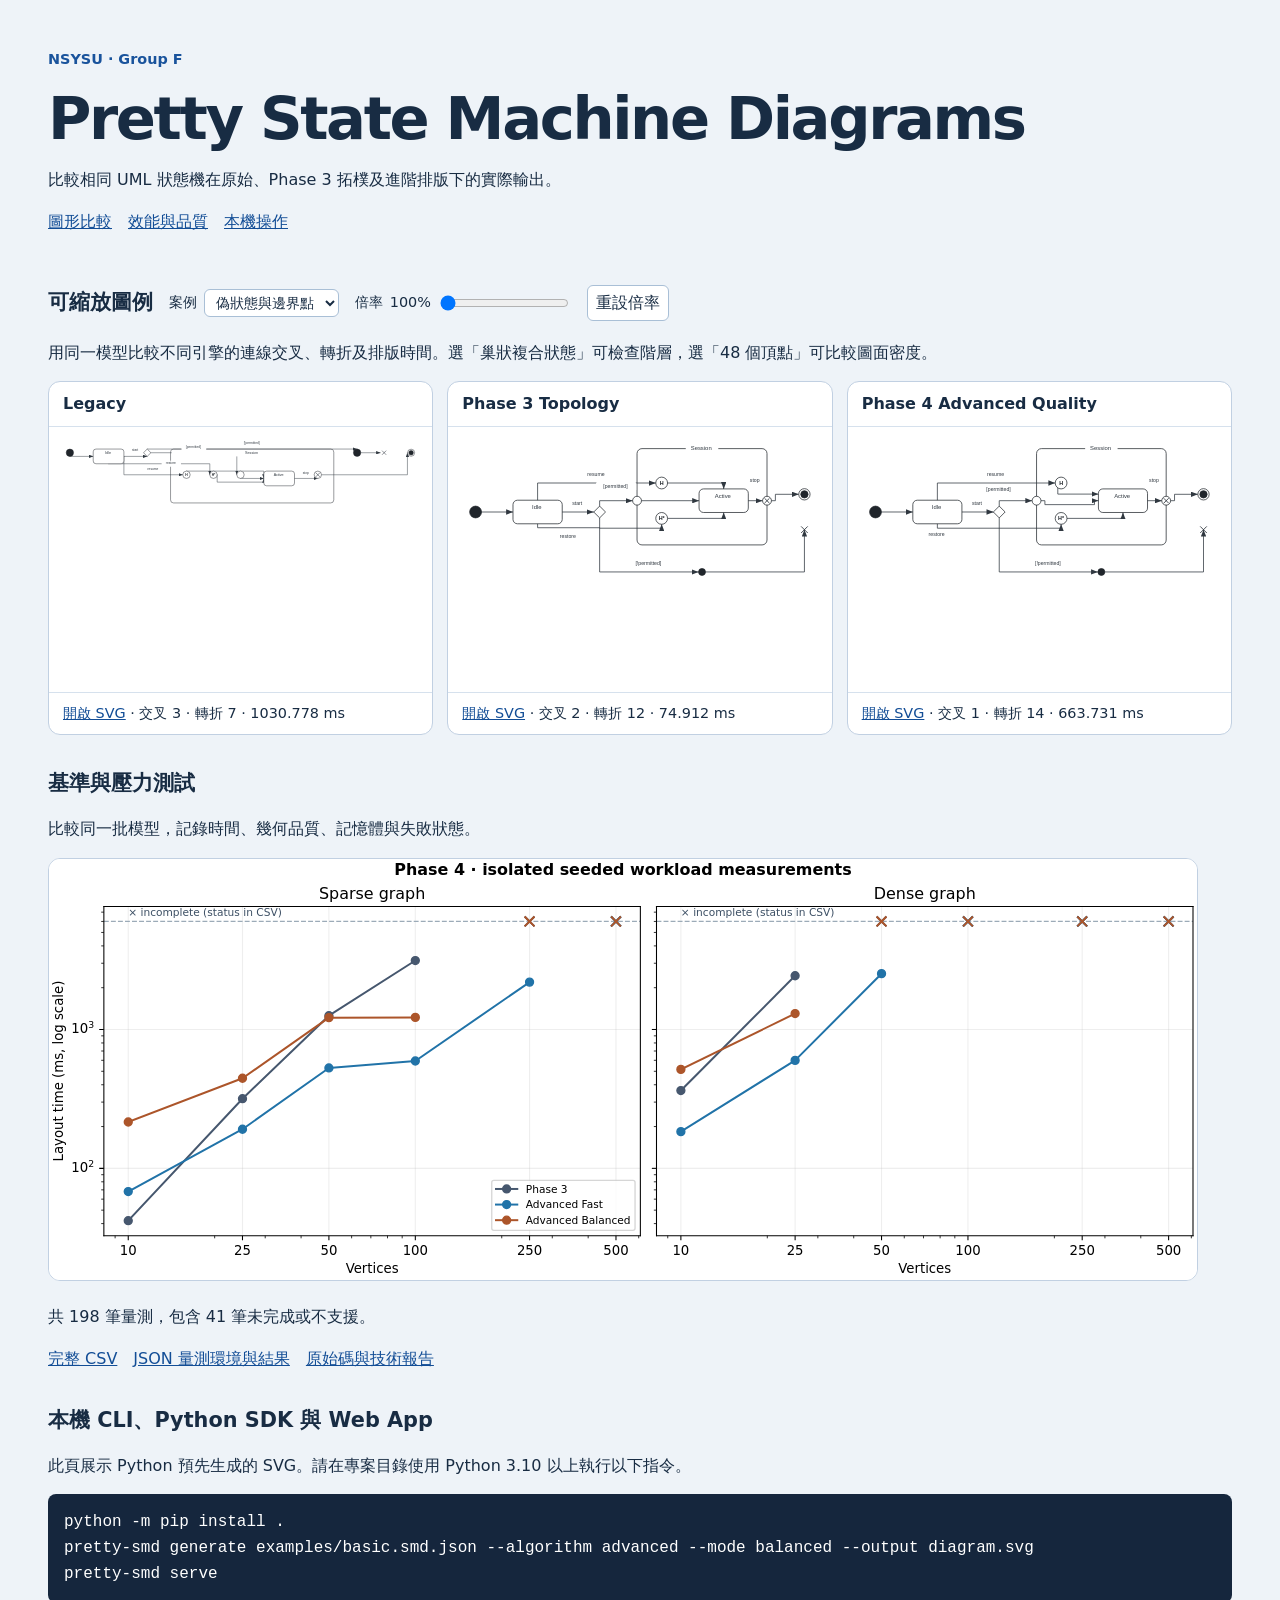
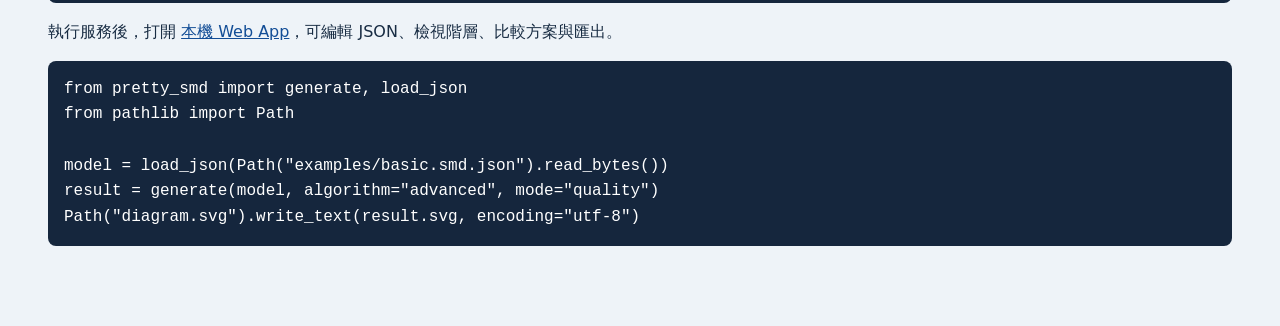
==== commit ae2ba4a9: "Gate Pages on cross-browser acceptance and refine classroom onboarding" ====
--- a/demo/index.html
+++ b/demo/index.html
@@ -29,6 +29,7 @@
       <label>倍率 <output id="zoom-value">100%</output><input id="zoom" type="range" min="100" max="400" step="25" value="100"></label>
       <button id="reset" type="button">重設倍率</button>
     </div>
+    <p>用同一模型比較不同引擎的連線交叉、轉折及排版時間。選「巢狀複合狀態」可檢查階層，選「48 個頂點」可比較圖面密度。</p>
     <div class="grid" id="figures">
       <figure data-engine="legacy"><figcaption>Legacy</figcaption><div class="view"><img alt="Legacy 的 UML 排版"></div><p><a>開啟 SVG</a> <span></span></p></figure>
       <figure data-engine="topology"><figcaption>Phase 3 Topology</figcaption><div class="view"><img alt="Phase 3 Topology 的 UML 排版"></div><p><a>開啟 SVG</a> <span></span></p></figure>
